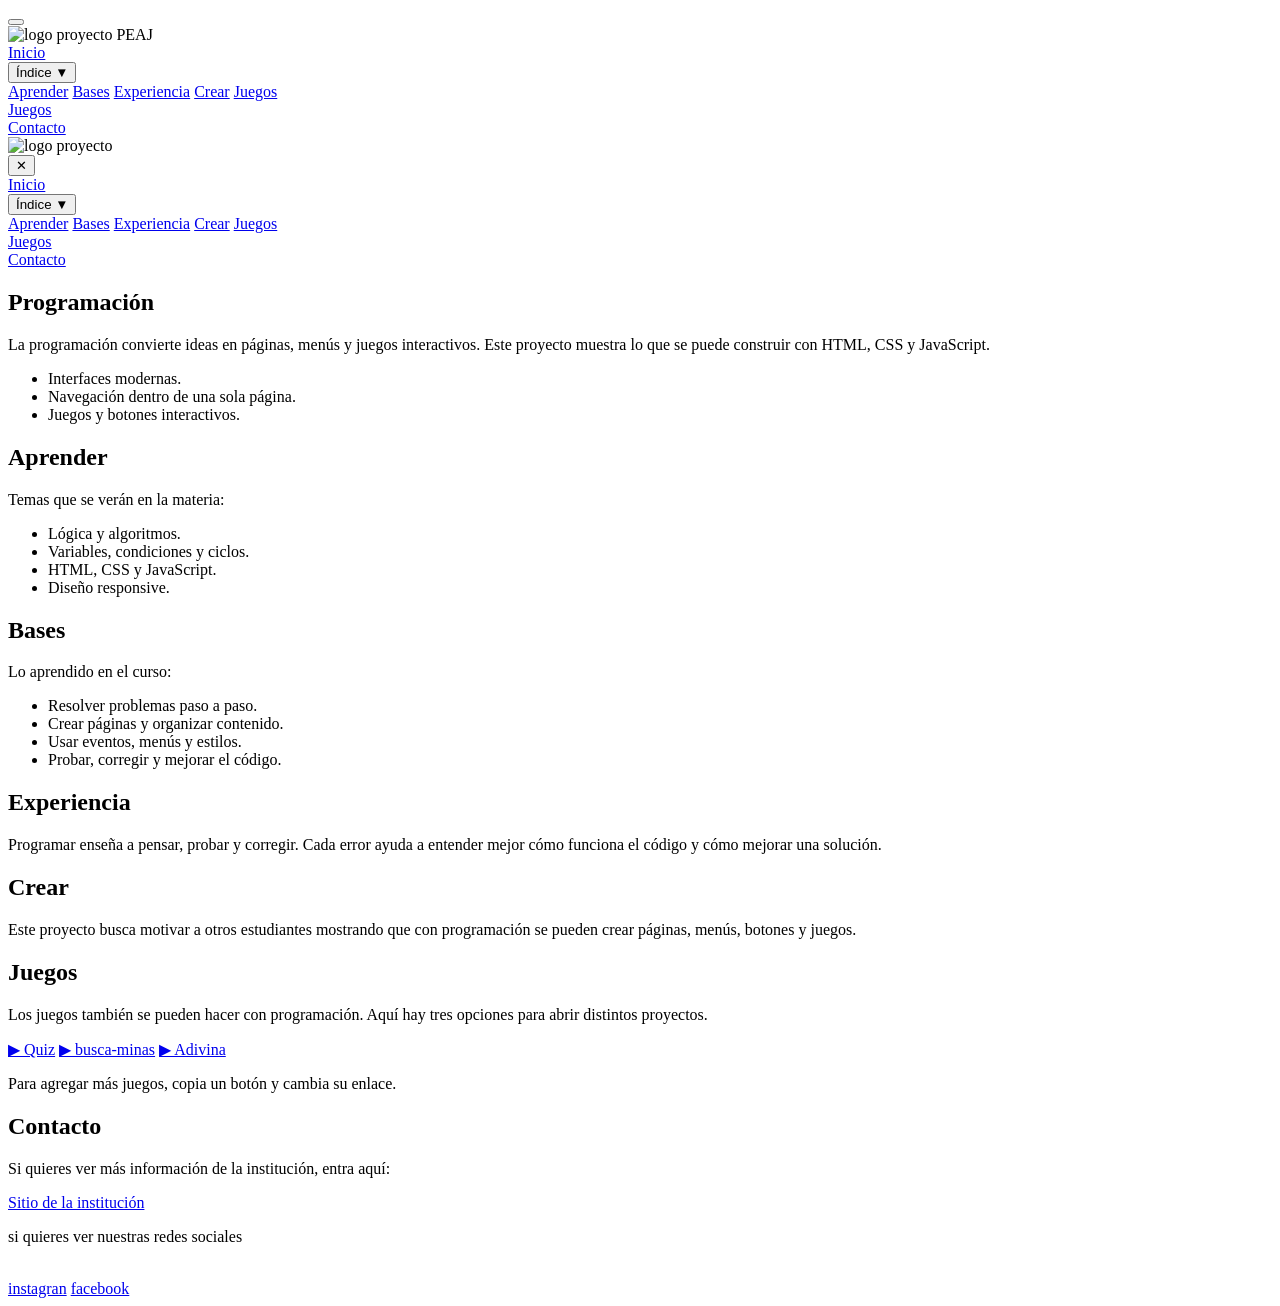
==== index.html @ b8b00aa1 "Add files via upload" ====
<!DOCTYPE html>
<html lang="es">
<head>
    <meta charset="UTF-8">
    <meta name="viewport" content="width=device-width, initial-scale=1.0">
    <link rel="icon" href="1/ajustemenu/accese/WhatsApp Image 2026-04-28 at 8.37.29 AM.jpeg" type="image/jpeg">
    <title>Proyecto PEAJ</title>
    <link rel="stylesheet" href="1/ajustemenu/menu.css">
</head>
<body>

    <header class="site-header">
        <button class="menu-btn" id="menu-btn" aria-label="Abrir menú" aria-expanded="false" aria-controls="sidebar">
            <span class="line line1"></span>
            <span class="line line2"></span>
            <span class="line line3"></span>
        </button>

        <div class="logo">
            <img src="1/ajustemenu/accese/WhatsApp Image 2026-04-28 at 8.37.29 AM.jpeg" alt="logo">
            <span>proyecto PEAJ</span>
        </div>

        <nav class="menu" id="menu" aria-label="Menú principal">
            <div class="menu-item">
                <a href="#inicio" class="menu-link">Inicio</a>
            </div>

            <div class="menu-item dropdown">
                <button class="submenu-btn" type="button" aria-expanded="false">
                    Índice
                    <span class="arrow">▼</span>
                </button>

                <div class="submenu">
                    <a href="#aprender">Aprender</a>
                    <a href="#bases">Bases</a>
                    <a href="#experiencia">Experiencia</a>
                    <a href="#crear">Crear</a>
                    <a href="#juegos">Juegos</a>
                </div>
            </div>

            <div class="menu-item">
                <a href="#juegos" class="menu-link">Juegos</a>
            </div>

            <div class="menu-item">
                <a href="#contacto" class="menu-link">Contacto</a>
            </div>
        </nav>
    </header>

    <div id="overlay" class="overlay" aria-hidden="true"></div>

    <aside class="sidebar" id="sidebar" aria-hidden="true" aria-label="Menú móvil">
        <div class="sidebar-top">
            <div class="logo">
                <img src="1/ajustemenu/accese/WhatsApp Image 2026-04-14 at 9.31.02 PM.jpeg" alt="logo">
                <span>proyecto</span>
            </div>
            <button class="close-btn" id="close-btn" type="button" aria-label="Cerrar menú">✕</button>
        </div>

        <nav class="sidebar-menu" aria-label="Menú móvil principal">
            <div class="menu-item">
                <a href="#inicio" class="menu-link">Inicio</a>
            </div>

            <div class="menu-item dropdown">
                <button class="submenu-btn" type="button" aria-expanded="false">
                    Índice
                    <span class="arrow">▼</span>
                </button>

                <div class="submenu">
                    <a href="#aprender">Aprender</a>
                    <a href="#bases">Bases</a>
                    <a href="#experiencia">Experiencia</a>
                    <a href="#crear">Crear</a>
                    <a href="#juegos">Juegos</a>
                </div>
            </div>

            <div class="menu-item">
                <a href="#juegos" class="menu-link">Juegos</a>
            </div>

            <div class="menu-item">
                <a href="#contacto" class="menu-link">Contacto</a>
            </div>
        </nav>
    </aside>

    <main class="page">
        <section id="inicio" class="section hero">
            <h1>Programación</h1>
            <p>
                La programación convierte ideas en páginas, menús y juegos interactivos. Este proyecto muestra
                lo que se puede construir con HTML, CSS y JavaScript.
            </p>
            <ul>
                <li>Interfaces modernas.</li>
                <li>Navegación dentro de una sola página.</li>
                <li>Juegos y botones interactivos.</li>
            </ul>
        </section>

        <section id="aprender" class="section">
            <h2>Aprender</h2>
            <p>Temas que se verán en la materia:</p>
            <ul>
                <li>Lógica y algoritmos.</li>
                <li>Variables, condiciones y ciclos.</li>
                <li>HTML, CSS y JavaScript.</li>
                <li>Diseño responsive.</li>
            </ul>
        </section>

        <section id="bases" class="section">
            <h2>Bases</h2>
            <p>Lo aprendido en el curso:</p>
            <ul>
                <li>Resolver problemas paso a paso.</li>
                <li>Crear páginas y organizar contenido.</li>
                <li>Usar eventos, menús y estilos.</li>
                <li>Probar, corregir y mejorar el código.</li>
            </ul>
        </section>

        <section id="experiencia" class="section">
            <h2>Experiencia</h2>
            <p>
                Programar enseña a pensar, probar y corregir. Cada error ayuda a entender mejor cómo funciona
                el código y cómo mejorar una solución.
            </p>
        </section>

        <section id="crear" class="section">
            <h2>Crear</h2>
            <p>
                Este proyecto busca motivar a otros estudiantes mostrando que con programación se pueden crear
                páginas, menús, botones y juegos.
            </p>
        </section>

        <section id="juegos" class="section">
            <h2>Juegos</h2>
            <p>
                Los juegos también se pueden hacer con programación. Aquí hay tres opciones para abrir distintos proyectos.
            </p>

            <div class="game-grid">
                <!-- Si algún juego todavía no existe, cambia solo su enlace -->
                <a href="1/juego/quiz.alfa.3/index.html" class="btn-play">▶ Quiz</a>
                <a href="1/juego/busca-minas.beta.2/index.html" class="btn-play">▶ busca-minas</a>
                <a href="1/juego/adivina/index.html" class="btn-play">▶ Adivina</a>
            </div>

            <p class="game-note">
                Para agregar más juegos, copia un botón y cambia su enlace.
            </p>
        </section>

        <section id="contacto" class="section">
            <h2>Contacto</h2>
            <p>Si quieres ver más información de la institución, entra aquí:</p>
            <a href="https://www.cobaes.edu.mx/" class="contact-link" target="_blank" rel="noopener noreferrer">
                Sitio de la institución
            </a>
            <p>
                si quieres ver nuestras redes sociales
            </p>
            <BR>
                <a href="http://">instagran</a>
            
            <a href="http://">facebook</a>
        </section>
    </main>

    <script src="1/ajustemenu/menuscripts.js" defer></script>
</body>
</html>
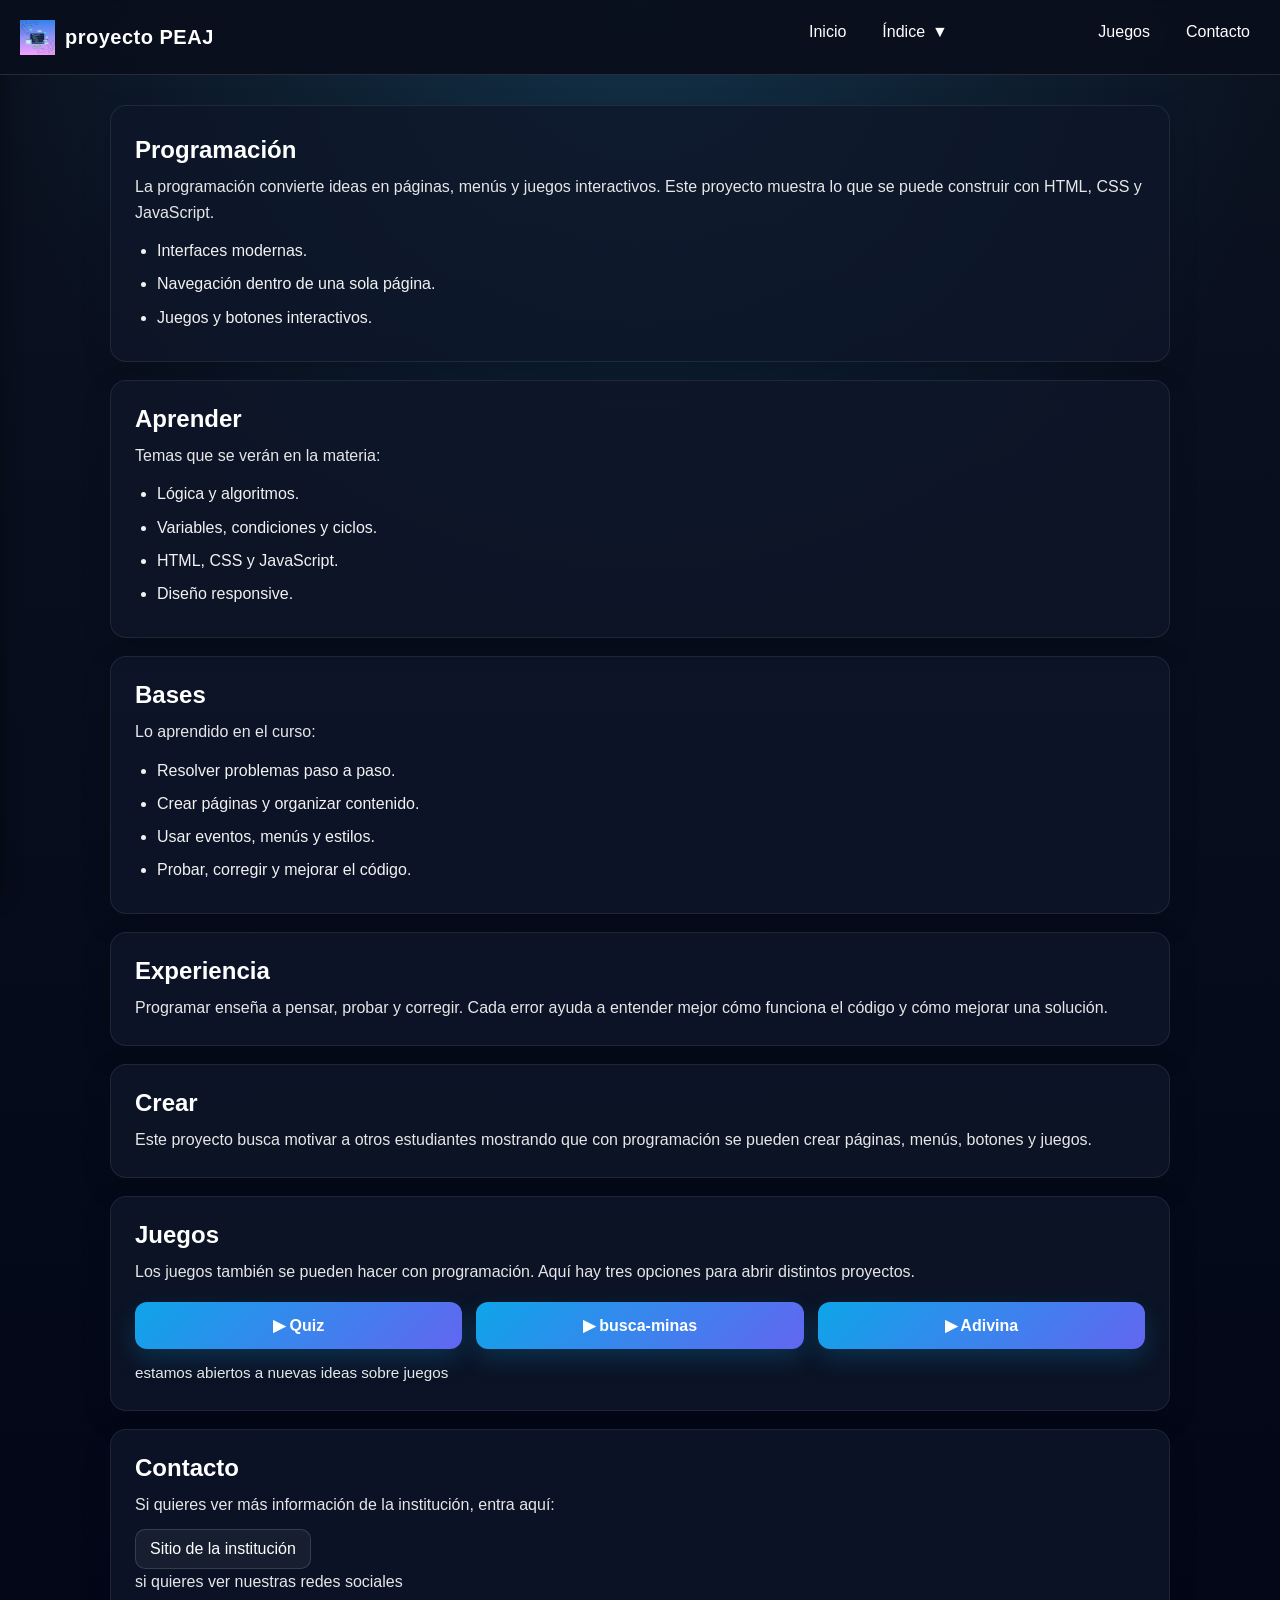
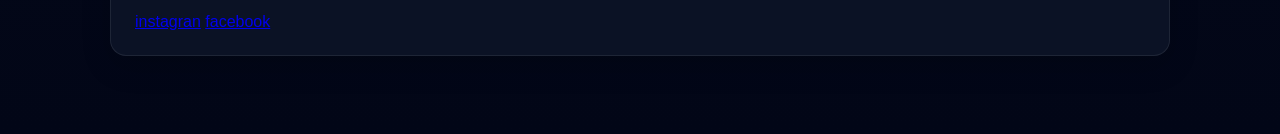
==== commit 6c17d45d: "Update index.html" ====
--- a/index.html
+++ b/index.html
@@ -158,7 +158,7 @@
             </div>
 
             <p class="game-note">
-                Para agregar más juegos, copia un botón y cambia su enlace.
+                estamos abiertos a nuevas ideas sobre juegos
             </p>
         </section>
 
@@ -180,4 +180,4 @@
 
     <script src="1/ajustemenu/menuscripts.js" defer></script>
 </body>
-</html>+</html>
--- a/1/ajustemenu/menu.css
+++ b/1/ajustemenu/menu.css
@@ -0,0 +1,402 @@
+*{
+    margin:0;
+    padding:0;
+    box-sizing:border-box;
+    font-family:Arial, Helvetica, sans-serif;
+}
+
+:root{
+    --bg:#0b1220;
+    --header:rgba(10, 15, 29, 0.96);
+    --panel:#111827;
+    --panel-2:#1f2937;
+    --text:#ffffff;
+    --muted:#cbd5e1;
+    --line:#334155;
+    --accent:#38bdf8;
+    --dur:.35s;
+    --ease:cubic-bezier(.2,.8,.2,1);
+}
+
+html{
+    scroll-behavior:smooth;
+}
+
+body{
+    background:
+        radial-gradient(circle at top, rgba(56,189,248,.18), transparent 35%),
+        linear-gradient(180deg, #0b1220 0%, #020617 100%);
+    color:var(--text);
+}
+
+/* HEADER */
+
+.site-header{
+    position:sticky;
+    top:0;
+    z-index:1100;
+    display:flex;
+    align-items:center;
+    justify-content:space-between;
+    gap:18px;
+    padding:15px 20px;
+    background:var(--header);
+    border-bottom:1px solid rgba(255,255,255,.12);
+    backdrop-filter:blur(10px);
+}
+
+.logo{
+    display:flex;
+    align-items:center;
+    gap:10px;
+    font-size:20px;
+    font-weight:bold;
+    color:var(--text);
+    letter-spacing:.5px;
+}
+
+.logo img{
+    height:35px;
+    width:auto;
+    display:block;
+    transition:transform 0.3s ease;
+}
+
+.logo:hover img{
+    transform:scale(1.1);
+}
+
+/* BOTÓN HAMBURGUESA */
+
+.menu-btn{
+    display:none;
+    flex-direction:column;
+    justify-content:center;
+    gap:5px;
+    width:42px;
+    height:42px;
+    border:none;
+    background:transparent;
+    cursor:pointer;
+}
+
+.menu-btn .line{
+    width:25px;
+    height:3px;
+    background:var(--text);
+    border-radius:999px;
+    transition:transform var(--dur) var(--ease), opacity var(--dur) var(--ease);
+}
+
+.menu-btn.active .line1{
+    transform:translateY(8px) rotate(45deg);
+}
+
+.menu-btn.active .line2{
+    opacity:0;
+}
+
+.menu-btn.active .line3{
+    transform:translateY(-8px) rotate(-45deg);
+}
+
+/* MENÚ PRINCIPAL */
+
+.menu{
+    display:flex;
+    align-items:flex-start;
+    gap:16px;
+    flex-wrap:wrap;
+}
+
+.menu-item{
+    display:flex;
+    flex-direction:column;
+    align-items:flex-start;
+}
+
+.menu-link{
+    text-decoration:none;
+    color:var(--text);
+    font-weight:500;
+    padding:8px 10px;
+    border-radius:8px;
+    transition:all 0.3s ease;
+}
+
+.menu-link:hover{
+    color:var(--accent);
+    background:rgba(255,255,255,.05);
+    transform:translateY(-1px);
+}
+
+.menu-link:focus-visible,
+.submenu-btn:focus-visible,
+.close-btn:focus-visible,
+.btn-play:focus-visible,
+.contact-link:focus-visible{
+    outline:2px solid var(--accent);
+    outline-offset:3px;
+}
+
+/* SUBMENÚ */
+
+.submenu-btn{
+    background:none;
+    border:none;
+    color:var(--text);
+    font-size:16px;
+    font-weight:500;
+    cursor:pointer;
+    display:flex;
+    align-items:center;
+    gap:7px;
+    padding:8px 10px;
+    border-radius:8px;
+    transition:background var(--dur) var(--ease), color var(--dur) var(--ease);
+}
+
+.submenu-btn:hover{
+    color:var(--accent);
+    background:rgba(255,255,255,.05);
+}
+
+.arrow{
+    display:inline-block;
+    transition:transform var(--dur) var(--ease);
+}
+
+.arrow.rotate{
+    transform:rotate(180deg);
+}
+
+.submenu{
+    display:flex;
+    flex-direction:column;
+    max-height:0;
+    overflow:hidden;
+    opacity:0;
+    transform:translateY(-4px);
+    transition:max-height var(--dur) var(--ease), opacity var(--dur) var(--ease), transform var(--dur) var(--ease);
+    background:var(--panel);
+    border:1px solid rgba(255,255,255,.08);
+    border-radius:10px;
+    margin-top:8px;
+    min-width:200px;
+}
+
+.dropdown.open .submenu{
+    opacity:1;
+    transform:translateY(0);
+}
+
+.submenu a{
+    display:block;
+    padding:10px 14px;
+    text-decoration:none;
+    color:var(--muted);
+    transition:background var(--dur) var(--ease), color var(--dur) var(--ease), padding-left var(--dur) var(--ease);
+}
+
+.submenu a:hover{
+    background:var(--panel-2);
+    color:var(--text);
+    padding-left:18px;
+}
+
+/* OVERLAY */
+
+.overlay{
+    position:fixed;
+    inset:0;
+    background:rgba(0,0,0,.45);
+    opacity:0;
+    visibility:hidden;
+    transition:opacity var(--dur) var(--ease), visibility var(--dur) var(--ease);
+    z-index:900;
+}
+
+.overlay.active{
+    opacity:1;
+    visibility:visible;
+}
+
+/* SIDEBAR */
+
+.sidebar{
+    position:fixed;
+    top:0;
+    left:-290px;
+    width:290px;
+    height:100%;
+    background:var(--panel);
+    border-right:1px solid rgba(255,255,255,.08);
+    box-shadow:2px 0 18px rgba(0,0,0,.3);
+    z-index:1000;
+    padding:18px;
+    display:flex;
+    flex-direction:column;
+    gap:18px;
+    transition:left var(--dur) var(--ease);
+    overflow-y:auto;
+}
+
+.sidebar.active{
+    left:0;
+}
+
+.sidebar-top{
+    display:flex;
+    align-items:center;
+    justify-content:space-between;
+    gap:12px;
+}
+
+.close-btn{
+    border:none;
+    background:transparent;
+    color:var(--text);
+    font-size:22px;
+    cursor:pointer;
+    width:40px;
+    height:40px;
+    border-radius:10px;
+    transition:background var(--dur) var(--ease), color var(--dur) var(--ease);
+}
+
+.close-btn:hover{
+    background:rgba(255,255,255,.06);
+    color:var(--accent);
+}
+
+.sidebar-menu{
+    display:flex;
+    flex-direction:column;
+    gap:14px;
+}
+
+/* CONTENIDO */
+
+.page{
+    padding:30px 20px 60px;
+    max-width:1100px;
+    margin:0 auto;
+}
+
+.section{
+    scroll-margin-top:120px;
+    background:rgba(15,23,42,.78);
+    border:1px solid rgba(255,255,255,.08);
+    border-radius:16px;
+    padding:24px;
+    margin-bottom:18px;
+    box-shadow:0 10px 30px rgba(0,0,0,.15);
+}
+
+.hero{
+    padding-top:30px;
+}
+
+.section h1,
+.section h2{
+    margin-bottom:10px;
+}
+
+.section p{
+    color:#f2f2f2;
+    opacity:.95;
+    line-height:1.6;
+}
+
+.section ul{
+    margin-top:12px;
+    padding-left:22px;
+    line-height:1.7;
+    color:#f2f2f2;
+}
+
+.section li{
+    margin-bottom:6px;
+}
+
+/* JUEGOS */
+
+.game-grid{
+    display:grid;
+    grid-template-columns:repeat(auto-fit, minmax(180px, 1fr));
+    gap:14px;
+    margin-top:18px;
+}
+
+.btn-play{
+    display:flex;
+    align-items:center;
+    justify-content:center;
+    padding:14px 18px;
+    border-radius:12px;
+    text-decoration:none;
+    color:white;
+    background:linear-gradient(135deg, #0ea5e9, #6366f1);
+    font-weight:700;
+    box-shadow:0 10px 24px rgba(14,165,233,.2);
+    transition:transform var(--dur) var(--ease), box-shadow var(--dur) var(--ease), filter var(--dur) var(--ease);
+}
+
+.btn-play:hover{
+    transform:translateY(-2px);
+    filter:brightness(1.08);
+    box-shadow:0 14px 28px rgba(14,165,233,.28);
+}
+
+.game-note{
+    margin-top:12px;
+    color:var(--muted);
+    font-size:.95rem;
+}
+
+/* CONTACTO */
+
+.contact-link{
+    display:inline-block;
+    margin-top:12px;
+    padding:10px 14px;
+    border-radius:10px;
+    text-decoration:none;
+    color:var(--text);
+    border:1px solid rgba(255,255,255,.14);
+    background:rgba(255,255,255,.05);
+    transition:transform var(--dur) var(--ease), background var(--dur) var(--ease), color var(--dur) var(--ease);
+}
+
+.contact-link:hover{
+    transform:translateY(-1px);
+    background:rgba(56,189,248,.12);
+    color:var(--accent);
+}
+
+/* RESPONSIVE */
+
+@media (max-width:768px){
+    .menu{
+        display:none;
+    }
+
+    .menu-btn{
+        display:flex;
+    }
+
+    .sidebar{
+        width:min(86vw, 320px);
+    }
+}
+
+/* ACCESIBILIDAD */
+
+@media (prefers-reduced-motion: reduce){
+    *,
+    *::before,
+    *::after{
+        transition:none !important;
+        scroll-behavior:auto !important;
+    }
+}
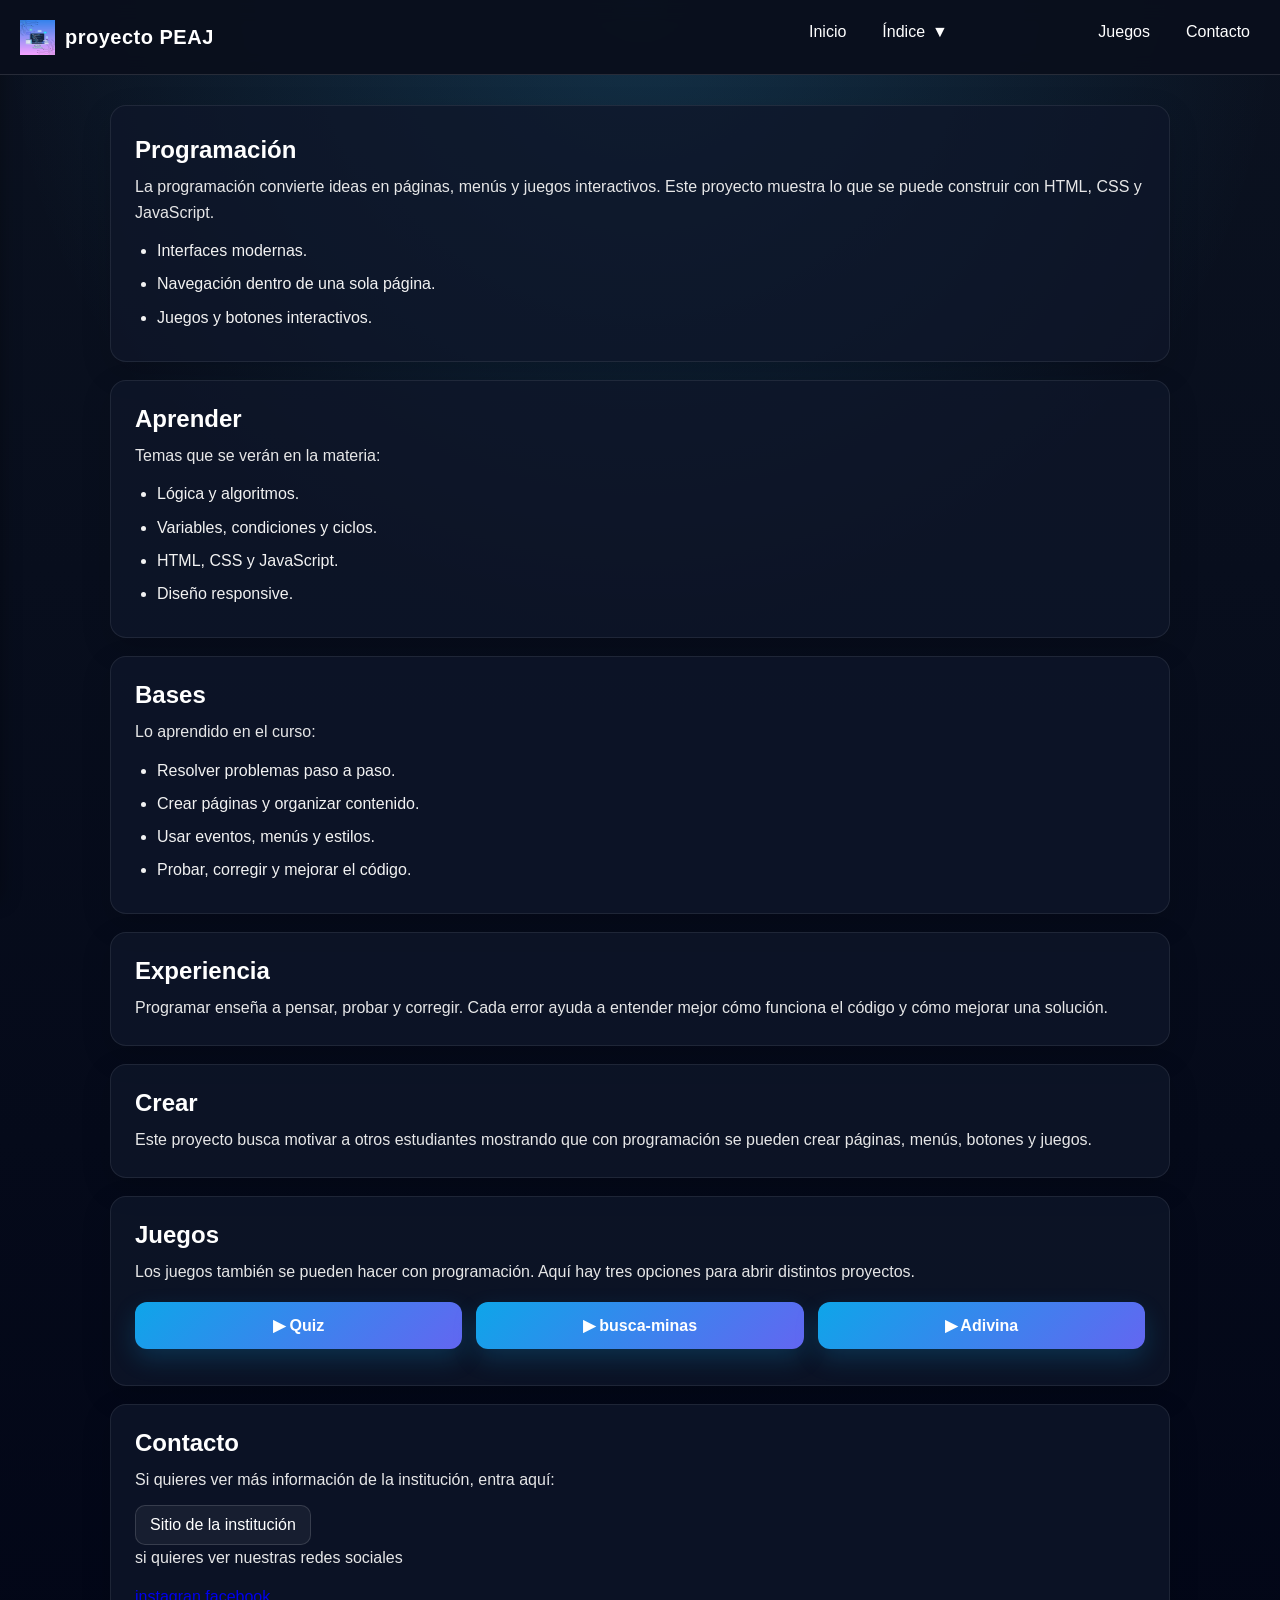
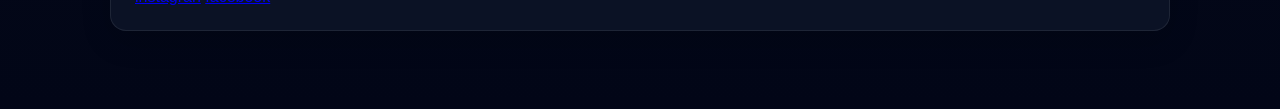
==== commit 006fe4ac: "Update index.html" ====
--- a/index.html
+++ b/index.html
@@ -158,7 +158,7 @@
             </div>
 
             <p class="game-note">
-                estamos abiertos a nuevas ideas sobre juegos
+                <!--estamos abiertos a nuevas ideas sobre juegos-->
             </p>
         </section>
 
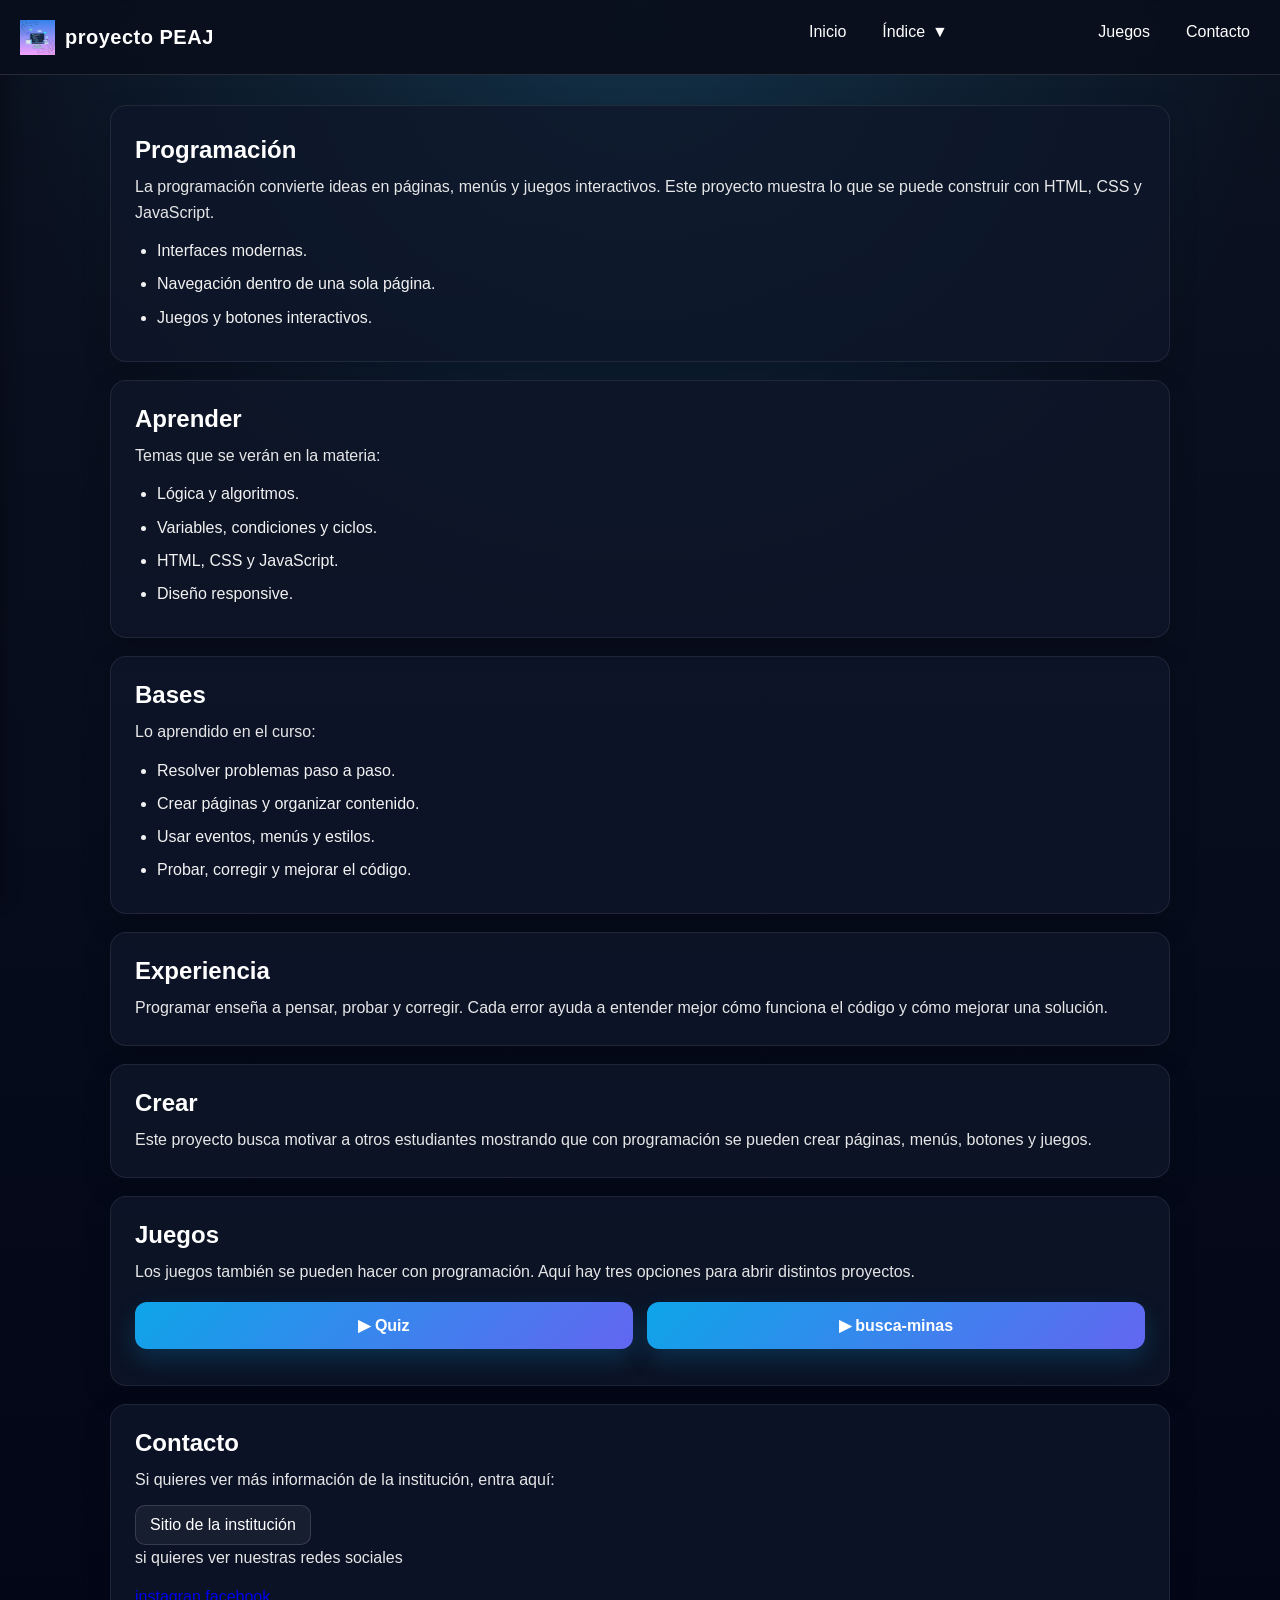
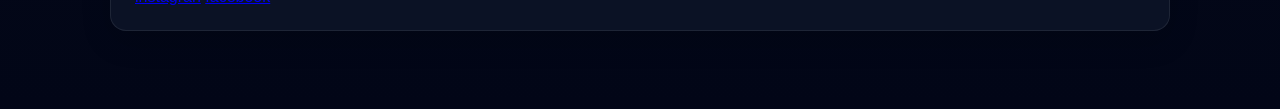
==== commit f8ebc345: "Update index.html" ====
--- a/index.html
+++ b/index.html
@@ -154,7 +154,7 @@
                 <!-- Si algún juego todavía no existe, cambia solo su enlace -->
                 <a href="1/juego/quiz.alfa.3/index.html" class="btn-play">▶ Quiz</a>
                 <a href="1/juego/busca-minas.beta.2/index.html" class="btn-play">▶ busca-minas</a>
-                <a href="1/juego/adivina/index.html" class="btn-play">▶ Adivina</a>
+                
             </div>
 
             <p class="game-note">
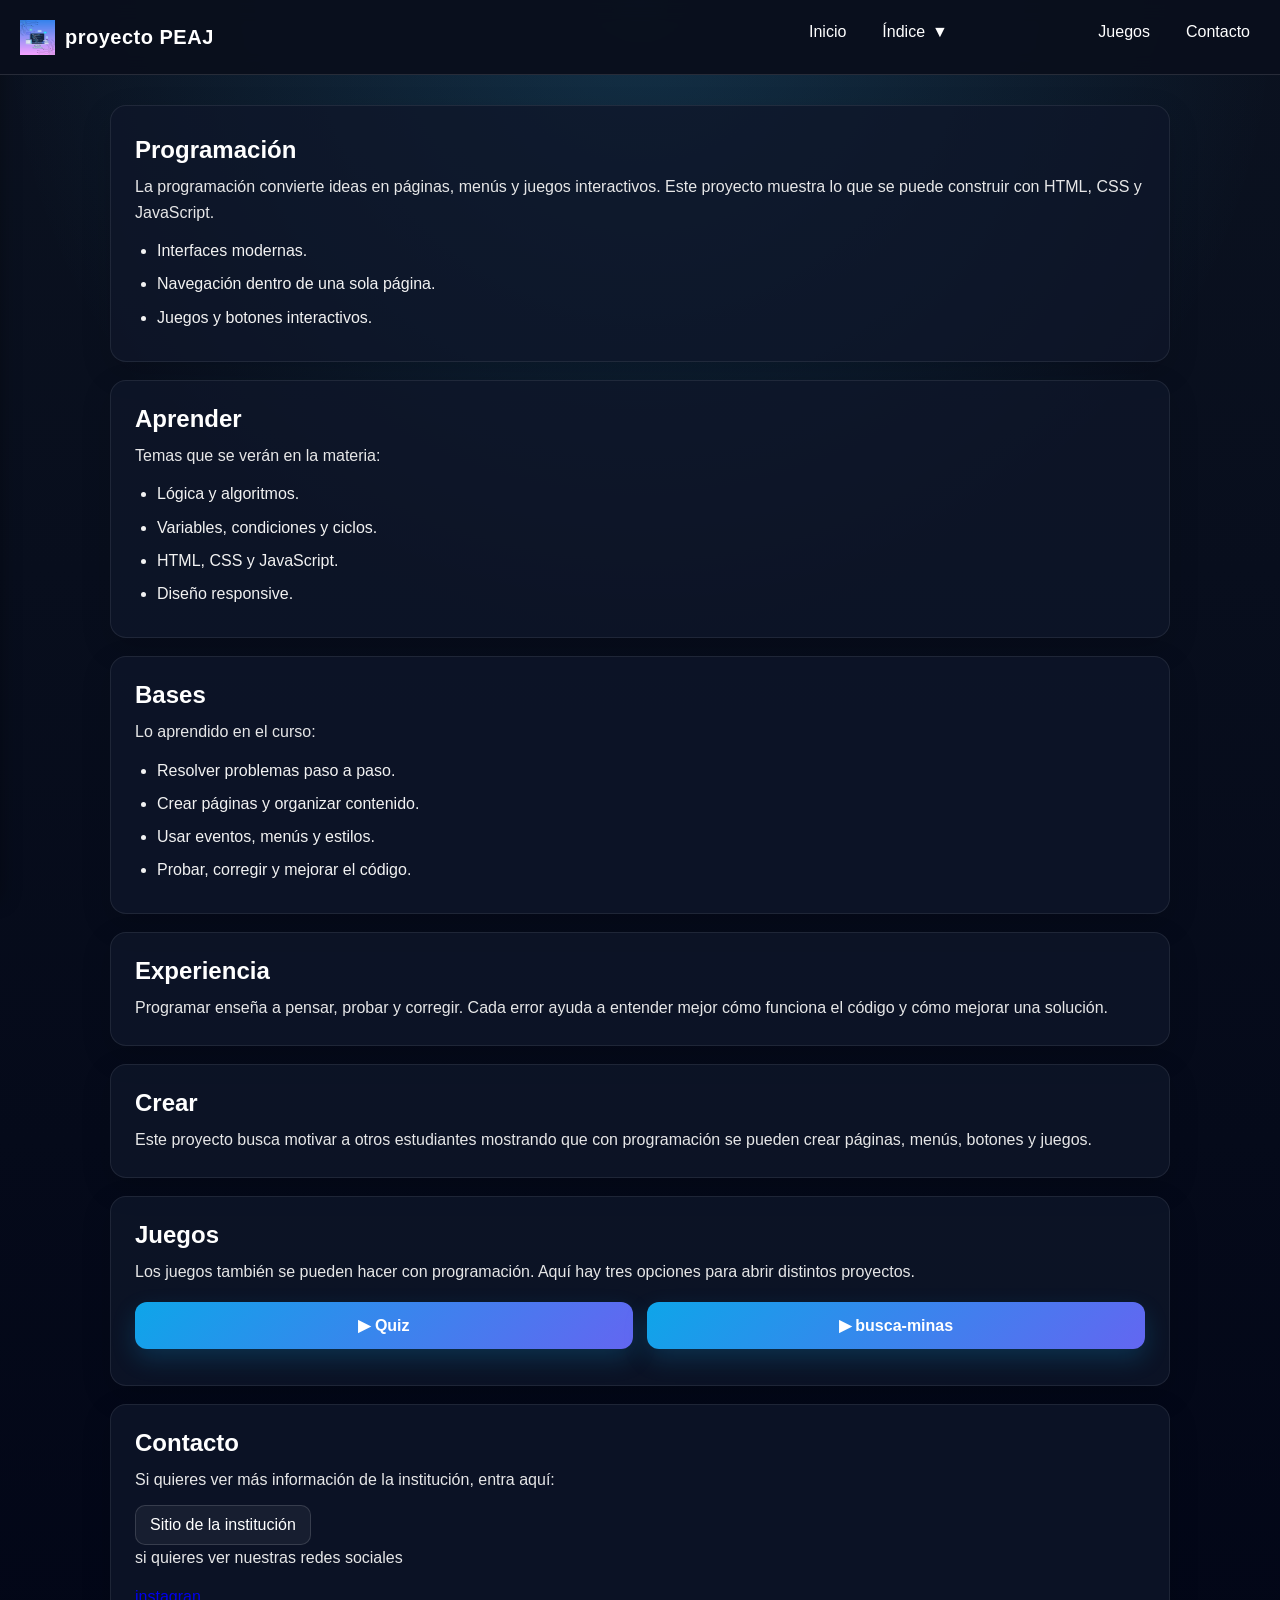
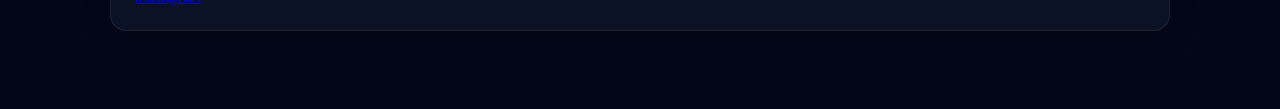
==== commit 8ef0c63d: "Update index.html" ====
--- a/index.html
+++ b/index.html
@@ -173,8 +173,7 @@
             </p>
             <BR>
                 <a href="http://">instagran</a>
-            
-            <a href="http://">facebook</a>
+
         </section>
     </main>
 
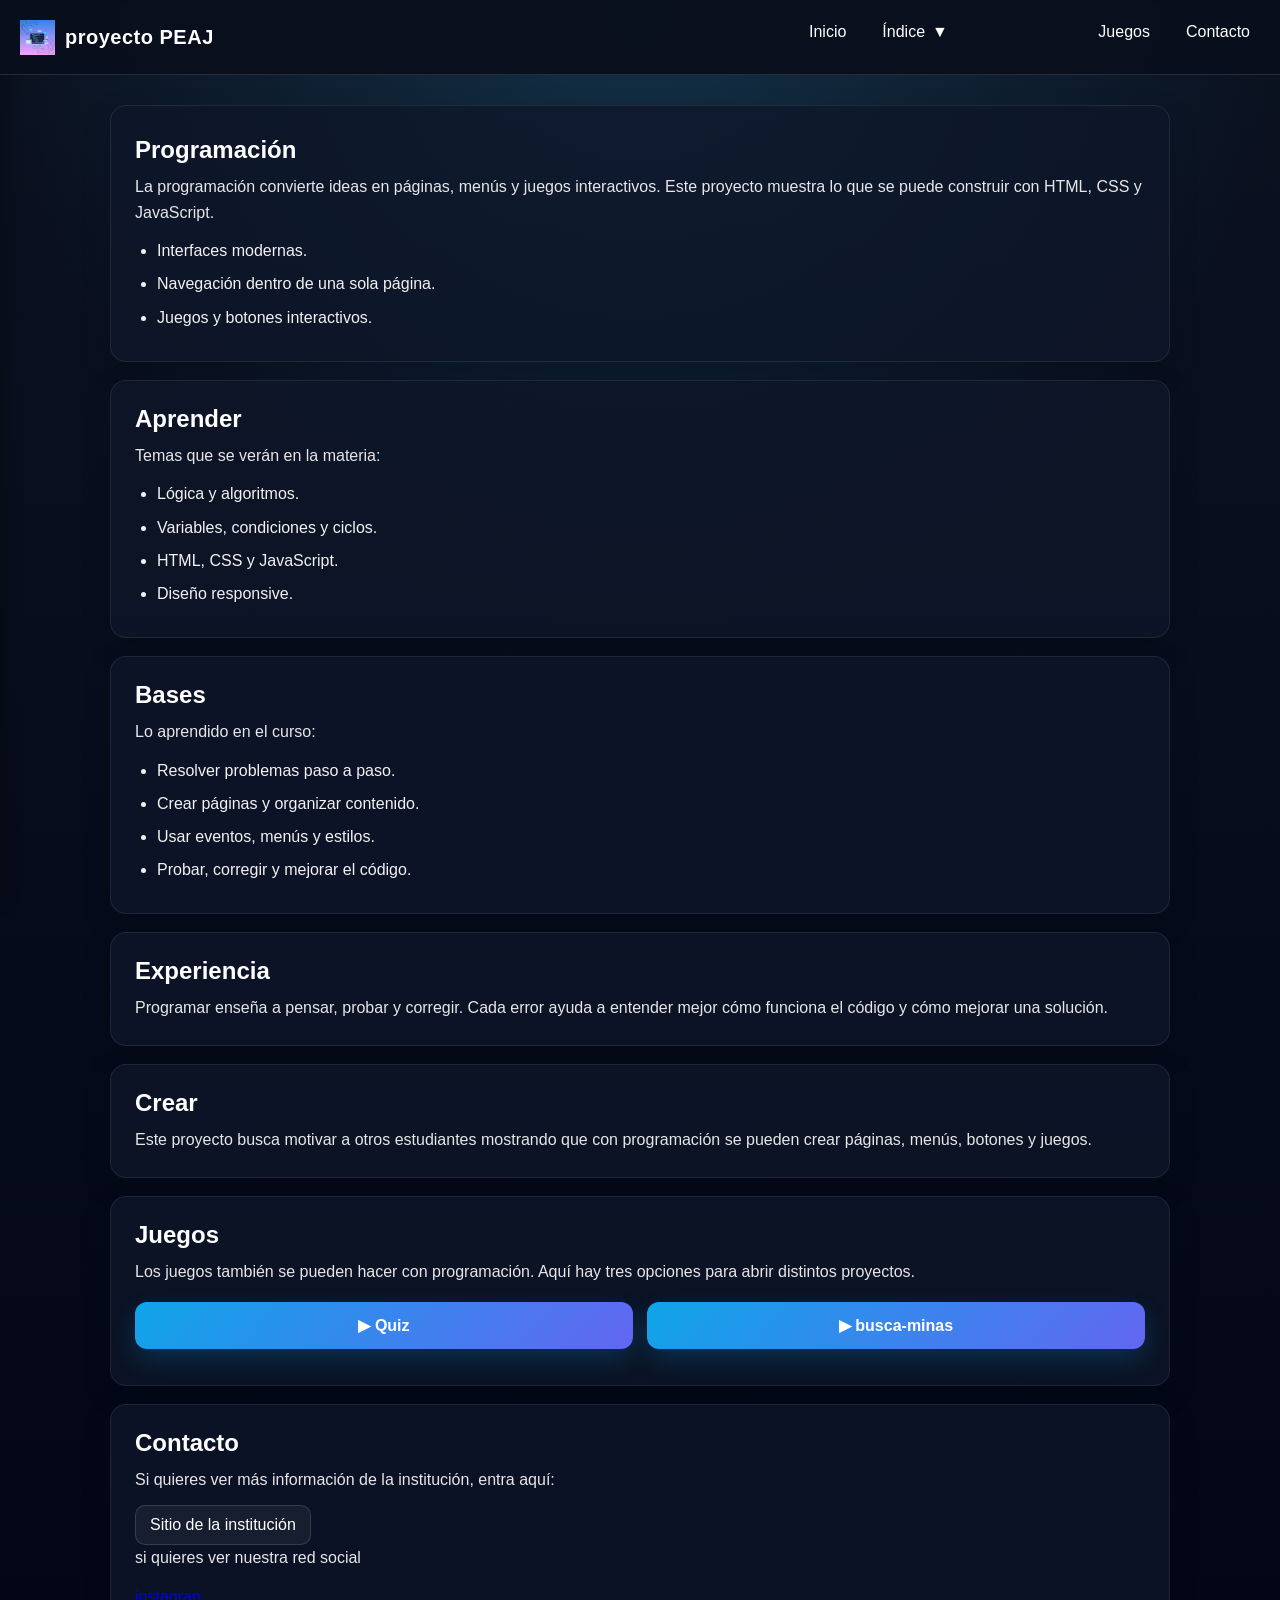
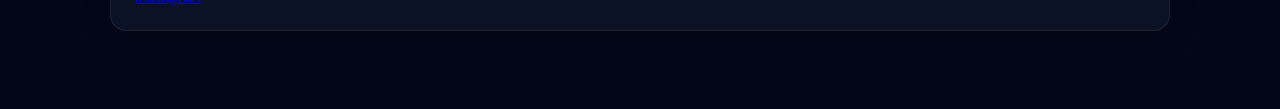
==== commit d4aa31de: "Update index.html" ====
--- a/index.html
+++ b/index.html
@@ -169,7 +169,7 @@
                 Sitio de la institución
             </a>
             <p>
-                si quieres ver nuestras redes sociales
+                si quieres ver nuestra red social
             </p>
             <BR>
                 <a href="http://">instagran</a>
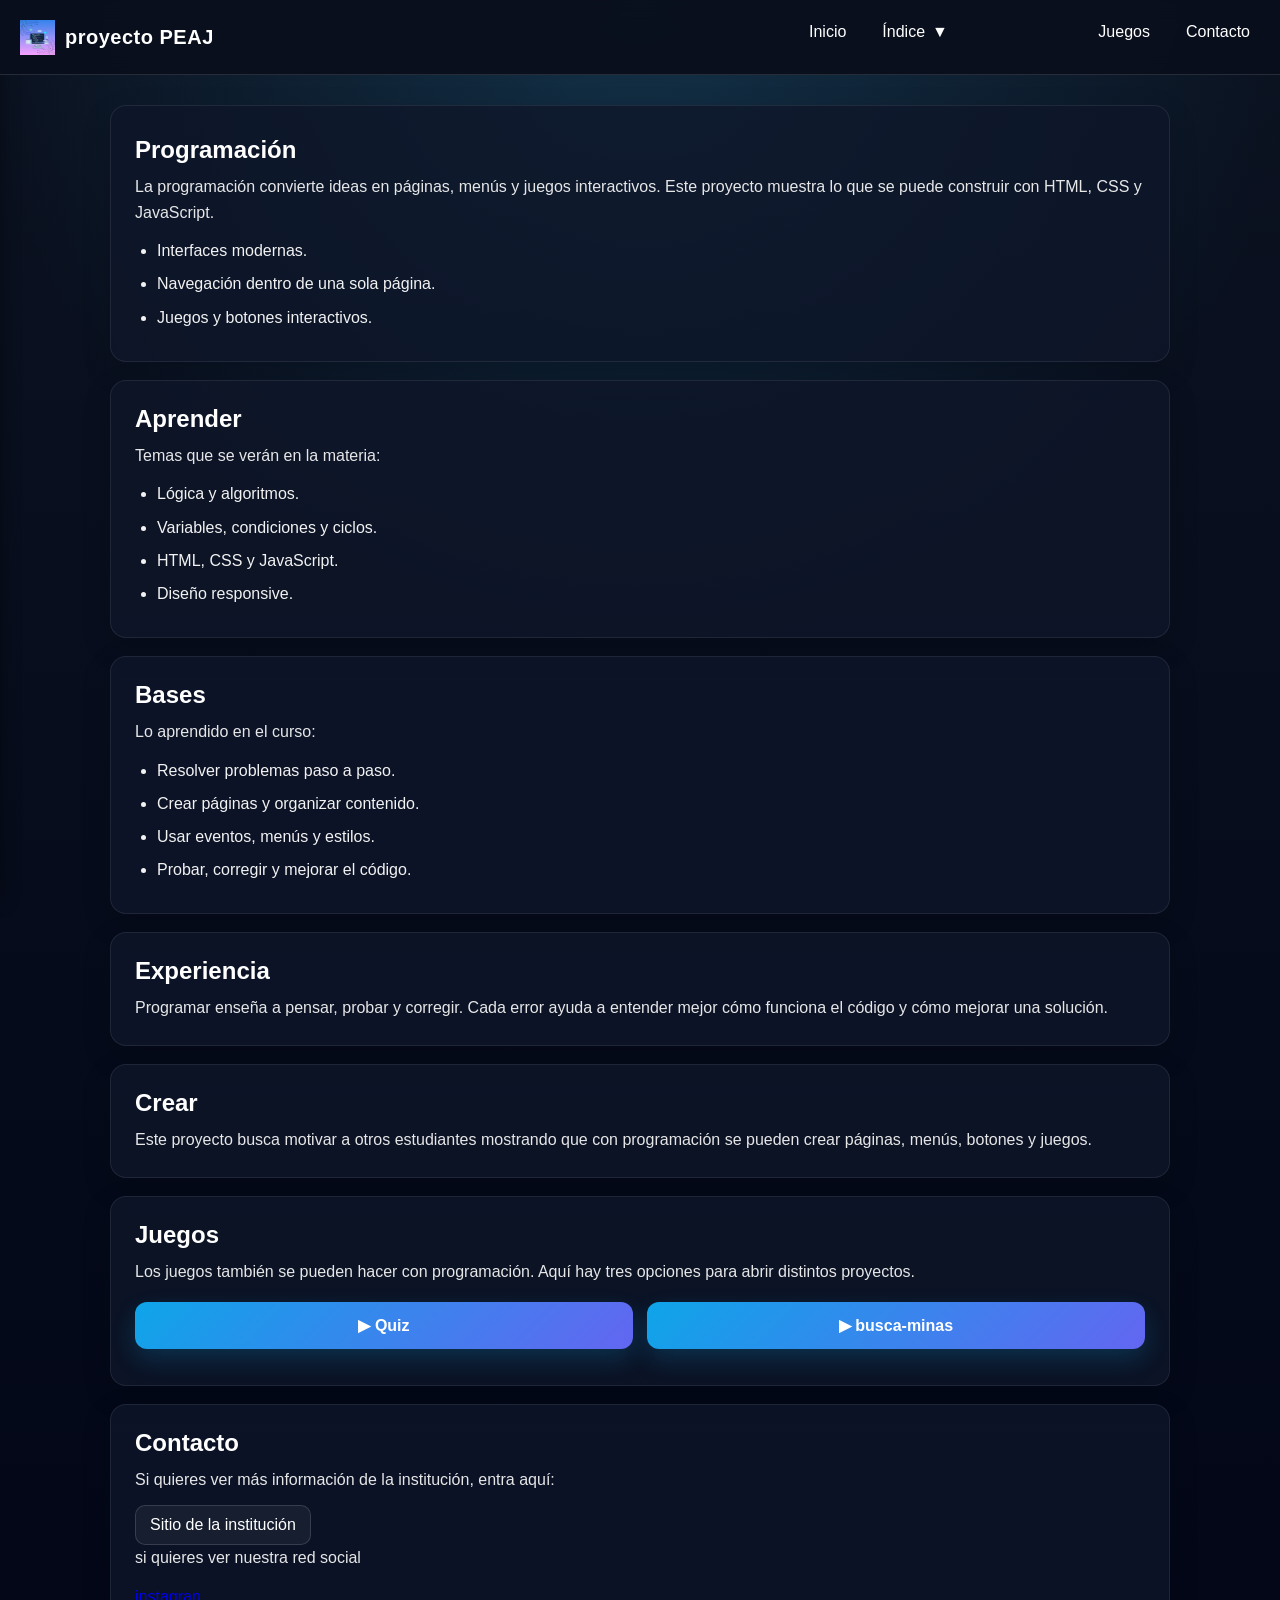
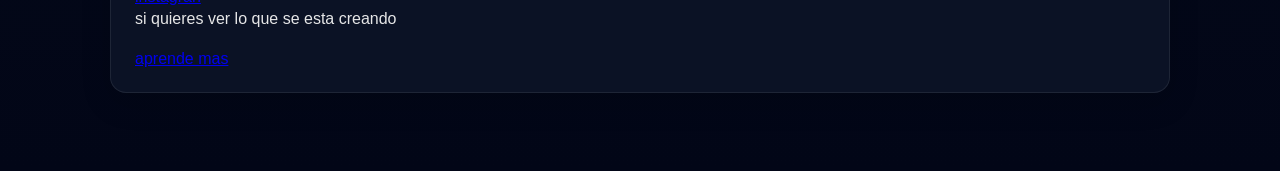
==== commit bda12c9b: "Update index.html" ====
--- a/index.html
+++ b/index.html
@@ -172,7 +172,12 @@
                 si quieres ver nuestra red social
             </p>
             <BR>
-                <a href="http://">instagran</a>
+                <a href="https://www.instagram.com/peaj_604?igsh=dGRrNGRnaGdxNzg0">instagran</a>
+            <p>
+                si quieres ver lo que se esta creando
+            </p>    
+            <BR>
+                <a href="https://pockcrap.github.io/juegobloques/">aprende mas</a>
 
         </section>
     </main>
